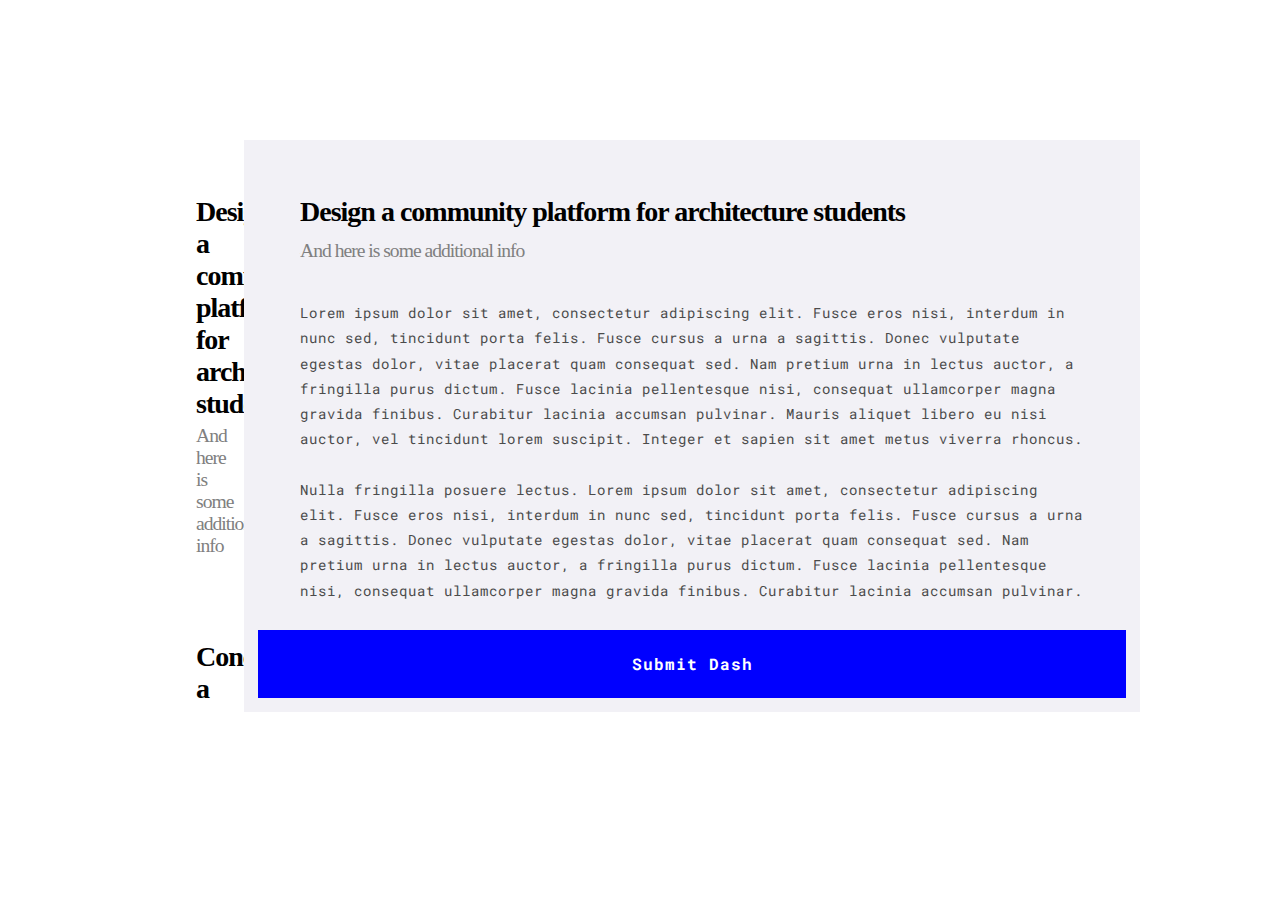
==== dash1.html @ 2f70bc0d "Update dash1.html" ====
<!DOCTYPE html>
<html>


<head>
	<meta charset="utf-8">

	<title>dashLol</title>

<link rel="stylesheet" href="landingPage.css">

<link rel="preconnect" href="https://fonts.googleapis.com">
<link rel="preconnect" href="https://fonts.gstatic.com" crossorigin>
<link href="https://fonts.googleapis.com/css2?family=Roboto+Mono&display=swap" rel="stylesheet">

</head>

<body>




<div class="dashGridContainer">

<div class="dashesListed">
<a href="dash1.html">
		<div class="leftSide">
			<h1>Design a community platform for architecture students</h1>
		<br>
			<h4>And here is some additional info</h4>
		</div>
</a>

<a href="dash2.html">
		<div class="leftSide">
			<h1>Concept a social audio app for retirees</h1>
		<br>
			<h4>And here is some additional info</h4>
		</div>
</a>

<a href="dash2.html">
		<div class="leftSide">
			<h1>Redesign the mobile browser</h1>
		<br>
			<h4>And here is some additional info</h4>
		</div>
</a>

<a href="dash2.html">
		<div class="leftSide">
			<h1>Design a dashboard for community analytics</h1>
		<br>
			<h4>And here is some additional info</h4>
		</div>
</a>

<a href="dash2.html">
		<div class="leftSide">
			<h1>Create a deck pitching a web3 strategy for a media company</h1>
		<br>
			<h4>And here is some additional info</h4>
		</div>
</a>

<a href="dash2.html">
		<div class="leftSide">
			<h1>Design a social crypto wallet</h1>
		<br>
			<h4>And here is some additional info</h4>
		</div>
</a>

</div>





<div class="dashDetailParent">
	<div class="dashDetail">
		<div class="rightSide">
			<div class="dashDetailTitle"><h1>Design a community platform for architecture students</h1></div>
		<br>
			<h4>And here is some additional info</h4>
		<br>
		<br>
			<p>Lorem ipsum dolor sit amet, consectetur adipiscing elit. Fusce eros nisi, interdum in nunc sed, tincidunt porta felis. Fusce cursus a urna a sagittis. Donec vulputate egestas dolor, vitae placerat quam consequat sed. Nam pretium urna in lectus auctor, a fringilla purus dictum. Fusce lacinia pellentesque nisi, consequat ullamcorper magna gravida finibus. Curabitur lacinia accumsan pulvinar. Mauris aliquet libero eu nisi auctor, vel tincidunt lorem suscipit. Integer et sapien sit amet metus viverra rhoncus.<br><br>
			Nulla fringilla posuere lectus. Lorem ipsum dolor sit amet, consectetur adipiscing elit. Fusce eros nisi, interdum in nunc sed, tincidunt porta felis. Fusce cursus a urna a sagittis. Donec vulputate egestas dolor, vitae placerat quam consequat sed. Nam pretium urna in lectus auctor, a fringilla purus dictum. Fusce lacinia pellentesque nisi, consequat ullamcorper magna gravida finibus. Curabitur lacinia accumsan pulvinar.<br><br>Nulla fringilla posuere lectus. Lorem ipsum dolor sit amet, consectetur adipiscing elit. Fusce eros nisi, interdum in nunc sed, tincidunt porta felis. Fusce cursus a urna a sagittis. Donec vulputate egestas dolor, vitae placerat quam consequat sed. Nam pretium urna in lectus auctor, a fringilla purus dictum. Fusce lacinia pellentesque nisi, consequat ullamcorper magna gravida finibus. Curabitur lacinia accumsan pulvinar.</p>

			<!--PROPER CTA CONTAINER THAT SCROLLS<div class="cta">
			<h3>Submit Dash</h3>
			</div>-->

		</div>
	</div>

<div class="ctaContainer">
			<div class="cta">
				<h3>Submit Dash</h3>
			</div>
		</div>

</div>


</div>
---- landingPage.css ----
body{
	/*background-color: #F2F1F6;*/
	background-color: white;
	margin: 0px;
	padding: 0px;

	font-family: 'Roboto Mono', monospace;
	letter-spacing: 1px;
	color: #4B4B4B;
	font-size: 14px;


}

a/* unvisited link */
a:link {
	text-decoration: none;
  color: white;
}

/* visited link */
a:visited {
	text-decoration: none;
  color: white;
}

/* mouse over link */
a:hover {
	text-decoration: none;
}

/* selected link */
a:active {
	text-decoration: none;
  color: white;
}

a{
	text-decoration: none;
}



p{
	margin: 0px;
	line-height: 180%;
	color: #4B4B4B;
}

h1{
	margin: 0px;
	font-family: inter;
	color: black;
	letter-spacing: -1px;
}


h3{
	color: white;
}

h4{
	margin: 0px;
	margin-top: -.7em;
	margin-bottom: 0em;
	font-family: inter;
	font-weight: normal;
	font-size: 140%;
	color: gray;
	letter-spacing: -1px;
}

hr{
	margin-top: 1em;
	margin-bottom: 0;
}



.dashGridContainer {
  display: grid;
  grid-template-columns: auto auto;
  padding: 10em;
}

.dashesListed::-webkit-scrollbar {
  display: none;
}

.dashesListed{
	overflow: scroll;
	height: 40em;
}

.leftSide{
	border-radius: .4em;
	margin: 2em;
	padding:2em;
}


.leftSide:hover{
	background-color: #F2F1F6;
}


/*.rightSide:hover{
	background-color: #F2F1F6;
}*/

.dashDetailParent{
	padding: 0em;
	margin: 0em;
}

.dashDetail::-webkit-scrollbar {
  display: none;
}

.dashDetail{
	overflow: scroll;
	height: 30em;
}

.dashDetail{
	background-color:#F2F1F6;
	width: 60em;
	padding: 2em;
	margin: em;
}

.dashDetailTitle{
	padding-top: 2em;
	padding-bottom: .5em;

	position: -webkit-sticky;
  position: sticky;
  top: -2em;

	z-index:10;
	background-color:#F2F1F6;
}

.rightSide{
	border-radius: .4em;
	margin: 0em;
	padding:2em;
	padding-top: 0em;
}

.ctaContainer{
	background-color:#F2F1F6;
	padding: 1em;
}

.cta{
	padding: 1em;
	padding-top: .5em;
	padding-bottom: .5em;
	background-color: blue;
	text-align: center;
}












.bigger{
	margin: auto;
  	width: 40em;
  	padding: 2em;
  	padding-top: 5em;
  	padding-bottom: 0em;
	background-color: white;
}






.wholeHome{
	padding-top: 7em;
	width: 40em;
	margin: auto;
	margin-left: 10em;

}


.biggerHome{
	border-radius: .4em;
	margin: auto;
  	padding: 2em;
  	padding-left: 2em;
  	padding-top: 1em;
  	padding-bottom: 1em;
}


.biggerHome:hover{
	background-color: #F2F1F6;
	padding-left: em;
}


.title{
	padding-left: 2em;
}

.subtitle{
	padding-top: 2em;
}

.grid-container {
  display: grid;
  grid-template-columns: auto auto auto;
}

.grid-item {
  /*border: 1px solid rgba(0, 0, 0, 0.8);*/
}

.bigger2{
	margin: auto;
  	width: 40em;
  	padding: 2em;
  	padding-top: 5em;
  	padding-bottom: 0em;
	background-color: white;
}

.back{

}

.backInterior{
	margin: auto;
	padding-left: 15em;
	padding-top: 25%;
	position: fixed;

}

.backInterior2{
	margin: auto;
	padding-right: 15em;
	padding-top: 25%;
	position: fixed;

}

/*.backInterior:hover{
	background-color: red;

}

.backInterior2:hover{
	background-color: red;

}*/






.pic{
	display: flex;
	justify-content: center;
	padding-top: 0;
	padding-bottom: 2em;
}

.pic img{
	width: 100%;
	height: 500px;
	object-fit: cover;

}
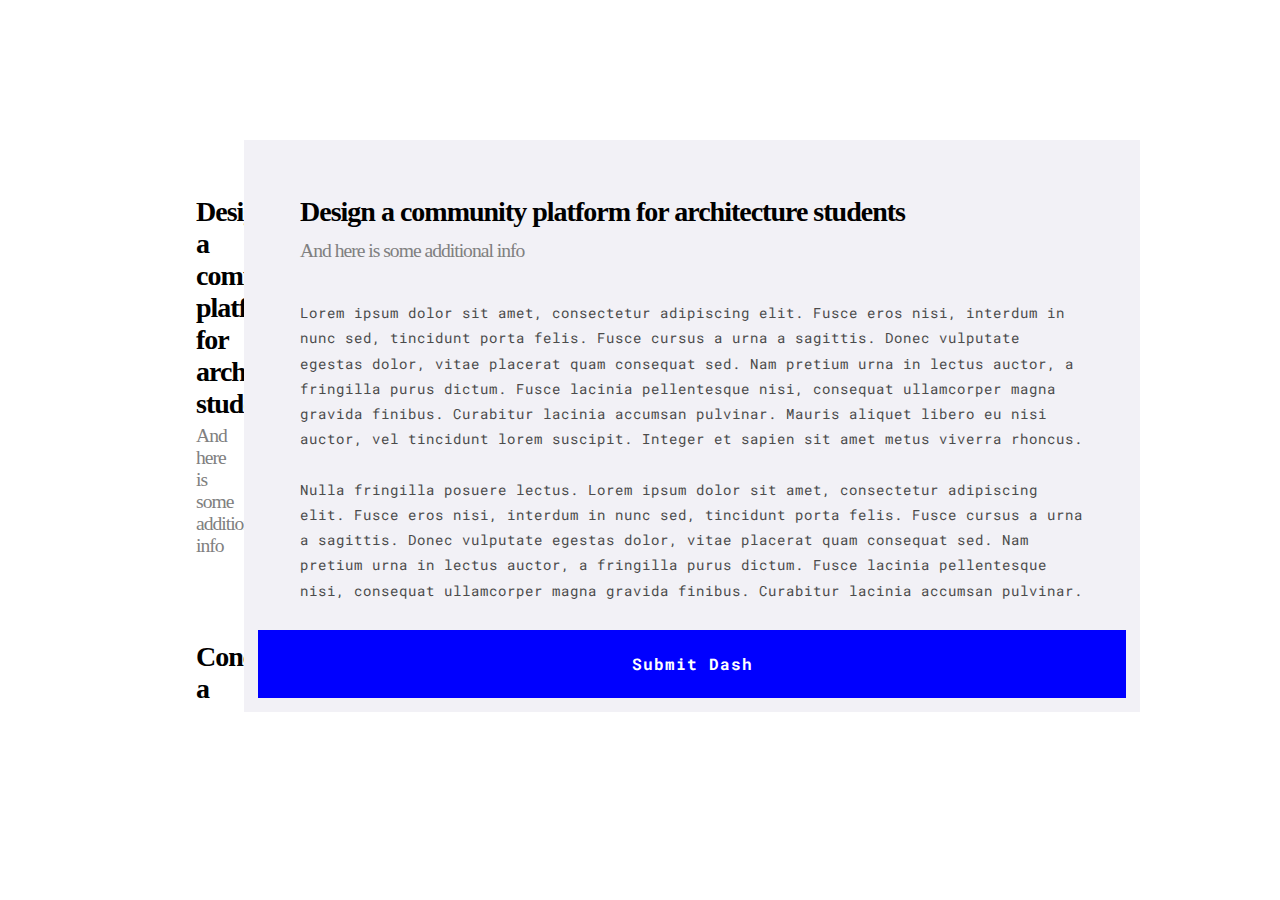
==== commit 006fb85e: "dash3" ====
--- a/dash1.html
+++ b/dash1.html
@@ -39,7 +39,7 @@
 		</div>
 </a>
 
-<a href="dash2.html">
+<a href="dash3.html">
 		<div class="leftSide">
 			<h1>Redesign the mobile browser</h1>
 		<br>
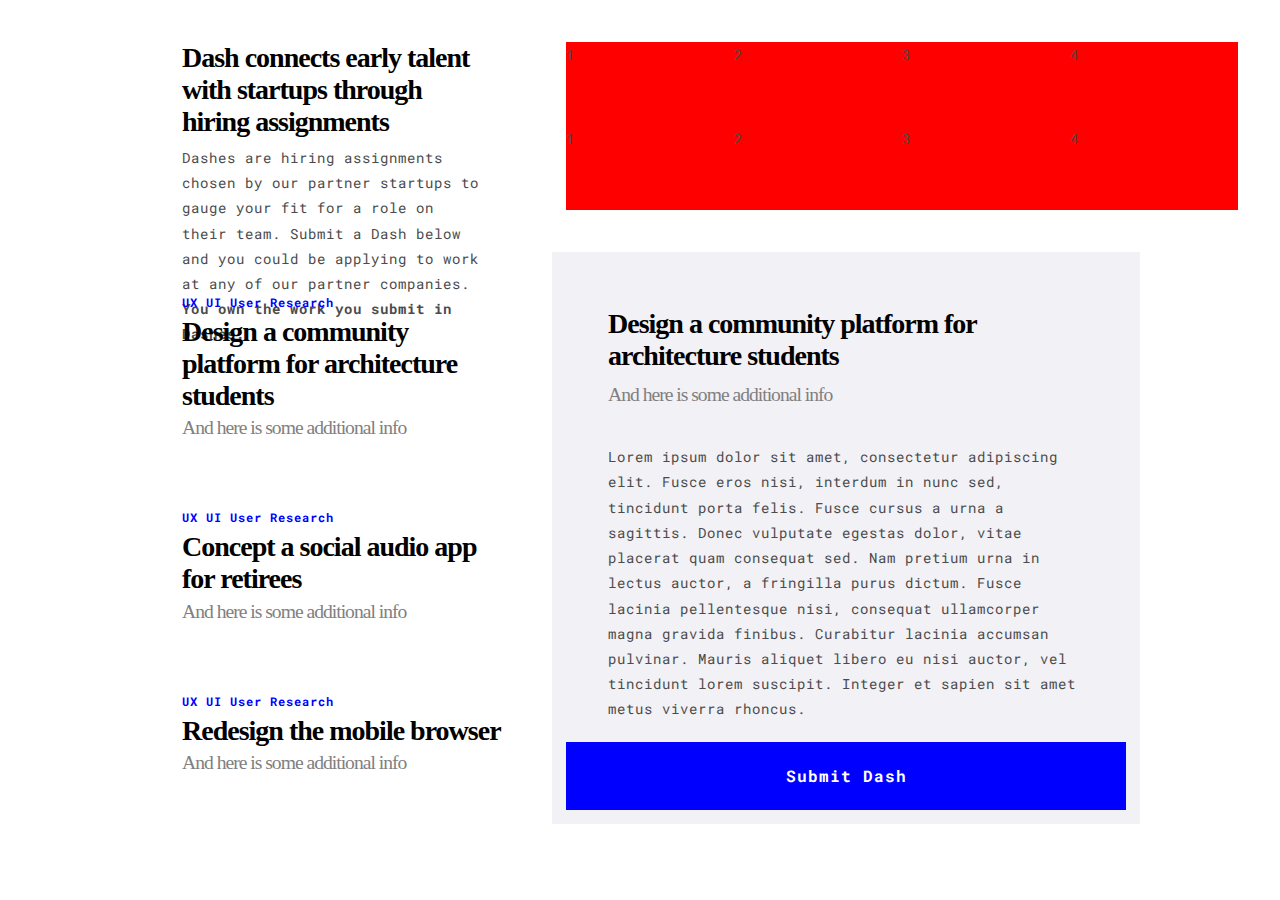
==== commit 25d0a486: "top container" ====
--- a/dash1.html
+++ b/dash1.html
@@ -17,6 +17,29 @@
 
 <body>
 
+<div class="topContainer">
+	<div class="heroParagraph">
+	<div class="headline">
+		<h1>Dash connects early talent with startups through hiring assignments</h1>
+	</div>
+		<p>Dashes are hiring assignments chosen by our partner startups to gauge your fit for a role on their team. Submit a Dash below and you could be applying to work at any of our partner companies. <strong>You own the work you submit in Dashes.</strong></p>
+	</div>
+
+	<div class="socialProof">
+		<div class="startupLogos">
+		<p>1</p>
+		<p>2</p>
+		<p>3</p>
+		<p>4</p>
+		<p>1</p>
+		<p>2</p>
+		<p>3</p>
+		<p>4</p>
+		</div>
+	</div>
+</div>
+
+
 
 
 
@@ -25,6 +48,7 @@
 <div class="dashesListed">
 <a href="dash1.html">
 		<div class="leftSide">
+		<h5>UX   UI   User Research</h5>
 			<h1>Design a community platform for architecture students</h1>
 		<br>
 			<h4>And here is some additional info</h4>
@@ -33,6 +57,7 @@
 
 <a href="dash2.html">
 		<div class="leftSide">
+		<h5>UX   UI   User Research</h5>
 			<h1>Concept a social audio app for retirees</h1>
 		<br>
 			<h4>And here is some additional info</h4>
@@ -41,6 +66,7 @@
 
 <a href="dash3.html">
 		<div class="leftSide">
+		<h5>UX   UI   User Research</h5>
 			<h1>Redesign the mobile browser</h1>
 		<br>
 			<h4>And here is some additional info</h4>
@@ -49,6 +75,7 @@
 
 <a href="dash2.html">
 		<div class="leftSide">
+		<h5>UX   UI   User Research</h5>
 			<h1>Design a dashboard for community analytics</h1>
 		<br>
 			<h4>And here is some additional info</h4>
@@ -57,6 +84,7 @@
 
 <a href="dash2.html">
 		<div class="leftSide">
+		<h5>UX   UI   User Research</h5>
 			<h1>Create a deck pitching a web3 strategy for a media company</h1>
 		<br>
 			<h4>And here is some additional info</h4>
@@ -65,6 +93,7 @@
 
 <a href="dash2.html">
 		<div class="leftSide">
+		<h5>UX   UI   User Research</h5>
 			<h1>Design a social crypto wallet</h1>
 		<br>
 			<h4>And here is some additional info</h4>
--- a/landingPage.css
+++ b/landingPage.css
@@ -70,17 +70,54 @@
 	letter-spacing: -1px;
 }
 
+h5{
+	font-size: 12px;
+	color: blue;
+	margin: 0px;
+	margin-bottom: .5em;
+}
+
 hr{
 	margin-top: 1em;
 	margin-bottom: 0;
 }
 
+.topContainer{
+	display: grid;
+	grid-template-columns: auto auto;
+	width: 100%;
+	height: 16em;
+	/*background-color:#F2F1F6;*/
+}
+
+.heroParagraph{
+	margin: 3em;
+	margin-left: 13em;
+}
+
+.headline{
+	padding-bottom: .5em;
+}
+
+.socialProof{
+	margin: 3em;
+}
+
+.startupLogos{
+	display: grid;
+	grid-template-columns: 12em 12em 12em 12em;
+	background-color: red;
+	outline-color: black;
+	height: 12em;
+}
 
 
 .dashGridContainer {
   display: grid;
   grid-template-columns: auto auto;
   padding: 10em;
+  padding-top: 2em;
+  padding-bottom: 1em;
 }
 
 .dashesListed::-webkit-scrollbar {
@@ -94,7 +131,7 @@
 
 .leftSide{
 	border-radius: .4em;
-	margin: 2em;
+	margin: 1em;
 	padding:2em;
 }
 
@@ -111,6 +148,7 @@
 .dashDetailParent{
 	padding: 0em;
 	margin: 0em;
+
 }
 
 .dashDetail::-webkit-scrollbar {
@@ -162,7 +200,27 @@
 }
 
 
-
+/*1512*/
+
+@media only screen and (max-width: 1550px) {
+	.dashDetail{
+		width: 38em;
+	}
+}
+
+@media only screen and (max-width: 1500px) {
+	.dashDetail{
+		width: 38em;
+	}
+}
+
+@media only screen and (max-width: 1200px) {
+	.dashDetail{
+		width: 30em;
+	}
+}
+
+}
 
 
 
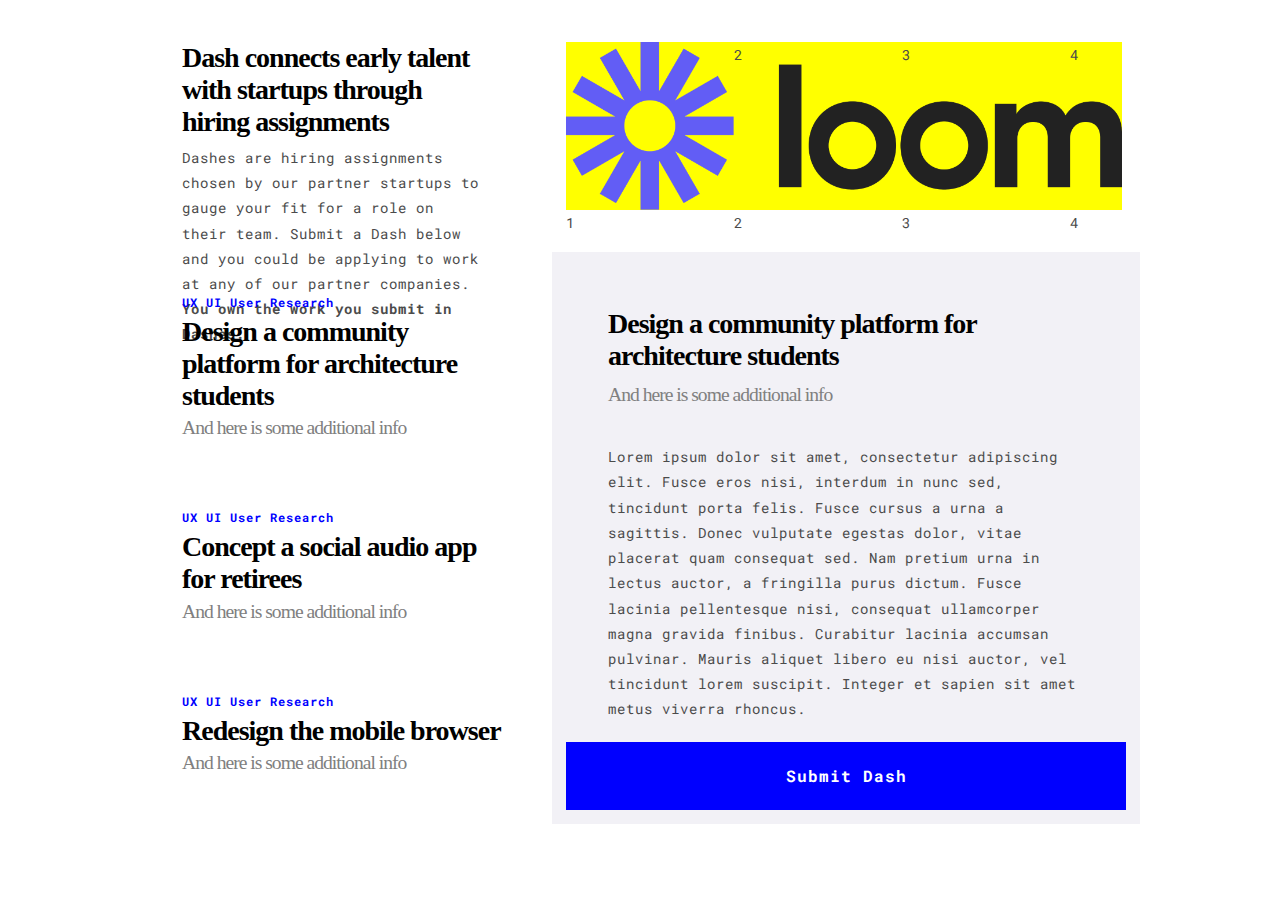
==== commit ba67554d: "lil" ====
--- a/dash1.html
+++ b/dash1.html
@@ -27,7 +27,9 @@
 
 	<div class="socialProof">
 		<div class="startupLogos">
-		<p>1</p>
+			<div class="startupLogosImage">
+				<img src="images/loom.png">
+			</div>
 		<p>2</p>
 		<p>3</p>
 		<p>4</p>
--- a/landingPage.css
+++ b/landingPage.css
@@ -106,10 +106,20 @@
 .startupLogos{
 	display: grid;
 	grid-template-columns: 12em 12em 12em 12em;
-	background-color: red;
+	height: 12em;
+	padding: 0px;
+}
+
+.startupLogosImage img{
+	display: grid;
+	grid-template-columns: 12em 12em 12em 12em;
+	background-color: yellow;
 	outline-color: black;
 	height: 12em;
-}
+	padding: 0px;
+	object-fit: contain;
+}
+
 
 
 .dashGridContainer {
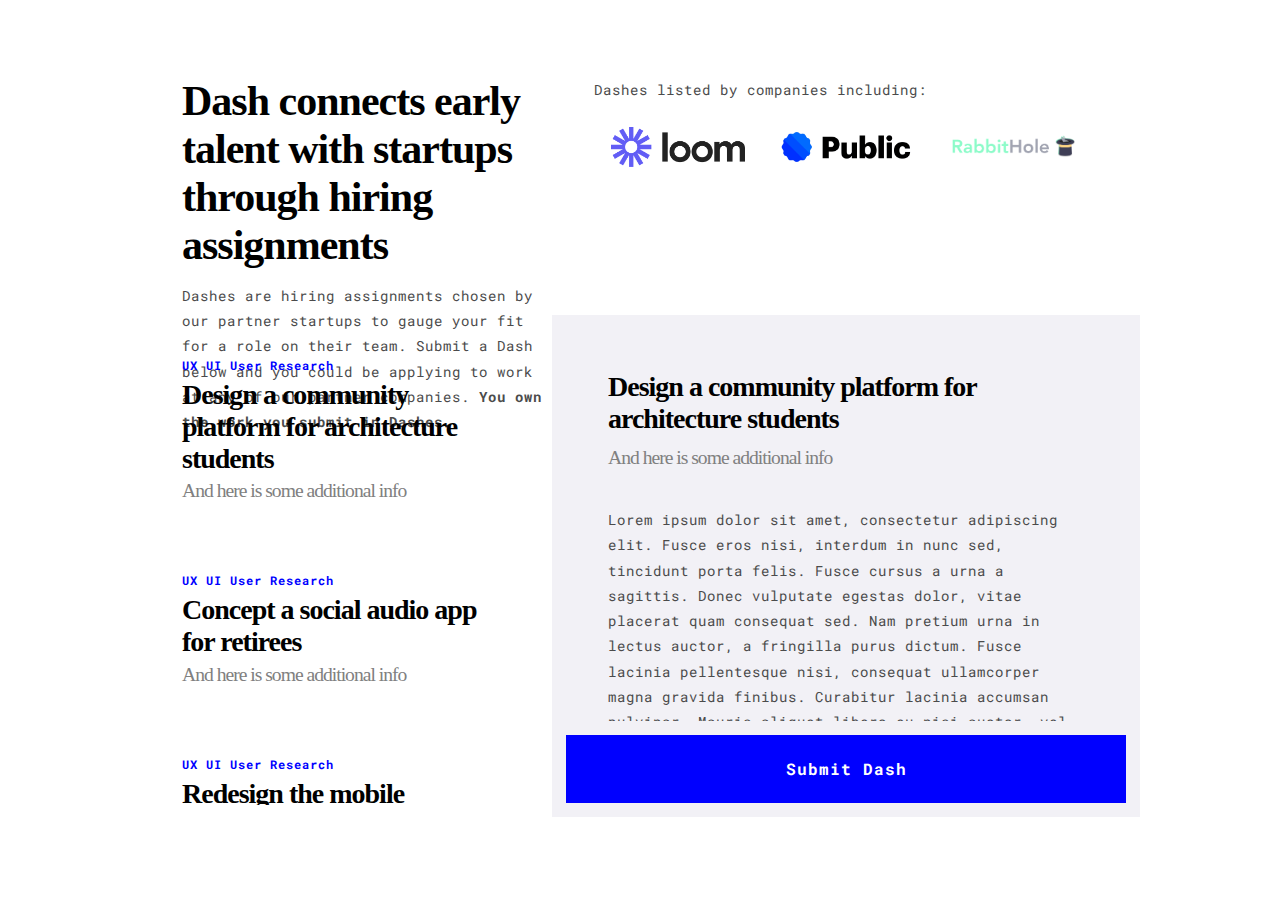
==== commit 3b9a3602: "top container 1.0 done" ====
--- a/dash1.html
+++ b/dash1.html
@@ -20,27 +20,34 @@
 <div class="topContainer">
 	<div class="heroParagraph">
 	<div class="headline">
-		<h1>Dash connects early talent with startups through hiring assignments</h1>
+		<h6>Dash connects early talent with startups through hiring assignments</h6>
 	</div>
 		<p>Dashes are hiring assignments chosen by our partner startups to gauge your fit for a role on their team. Submit a Dash below and you could be applying to work at any of our partner companies. <strong>You own the work you submit in Dashes.</strong></p>
 	</div>
 
-	<div class="socialProof">
-		<div class="startupLogos">
-			<div class="startupLogosImage">
-				<img src="images/loom.png">
+	<!--<div class="socialProof">-->
+
+<div class="socialProofContainer">
+
+	<div class="socialProofText">
+		<p>Dashes listed by companies including:</p>
+	</div>
+			<div class="startupLogosContainer">
+				<div class="startupLogos">
+					<img src="images/loom.png">
+				</div>
+
+				<div class="startupLogos">
+					<img src="images/public.png">
+				</div>
+
+				<div class="startupLogos">
+					<img src="images/rabbithole.png">
+				</div>
+
 			</div>
-		<p>2</p>
-		<p>3</p>
-		<p>4</p>
-		<p>1</p>
-		<p>2</p>
-		<p>3</p>
-		<p>4</p>
 		</div>
-	</div>
 </div>
-
 
 
 
@@ -135,4 +142,5 @@
 </div>
 
 
-</div>+</div>
+</body>--- a/landingPage.css
+++ b/landingPage.css
@@ -77,6 +77,14 @@
 	margin-bottom: .5em;
 }
 
+h6{
+	margin: 0px;
+	font-family: inter;
+	color: black;
+	letter-spacing: -1px;
+	font-size: 42px;
+}
+
 hr{
 	margin-top: 1em;
 	margin-bottom: 0;
@@ -87,6 +95,7 @@
 	grid-template-columns: auto auto;
 	width: 100%;
 	height: 16em;
+	padding-top: 2.5em;
 	/*background-color:#F2F1F6;*/
 }
 
@@ -96,37 +105,64 @@
 }
 
 .headline{
-	padding-bottom: .5em;
+	padding-bottom: 1em;
 }
 
 .socialProof{
 	margin: 3em;
 }
 
-.startupLogos{
+.socialProofText{
+	padding-top: 3em;
+	position: absolute;
+}
+
+.startupLogosContainer{
 	display: grid;
-	grid-template-columns: 12em 12em 12em 12em;
+	grid-template-columns: 12em 12em 12em;
 	height: 12em;
 	padding: 0px;
-}
-
-.startupLogosImage img{
-	display: grid;
-	grid-template-columns: 12em 12em 12em 12em;
-	background-color: yellow;
-	outline-color: black;
-	height: 12em;
-	padding: 0px;
+	margin-right: 13em;
+	margin-top: 2em;
+}
+
+.startupLogos {
+	display: flex;
+  margin-left: auto;
+  margin-right: auto;
+ 	padding-top: auto;
+  width: 80%;
+  justify-content: center;
+
+	/*width:12em;
 	object-fit: contain;
+	padding: auto;
+	margin: auto;*/
+}
+
+.startupLogos img{
+	display: flex;
+	margin: auto;
+  margin-left: 0px;
+  margin-right: 0px;
+ 	padding-top: auto;
+  width: 100%;
+  align-content: center;
+
+	/*width:12em;
+	object-fit: contain;
+	padding: auto;
+	margin: auto;*/
 }
 
 
 
 .dashGridContainer {
   display: grid;
+  grid-gap: 2em;
   grid-template-columns: auto auto;
   padding: 10em;
-  padding-top: 2em;
+  padding-top: 4em;
   padding-bottom: 1em;
 }
 
@@ -136,7 +172,7 @@
 
 .dashesListed{
 	overflow: scroll;
-	height: 40em;
+	height: 35em;
 }
 
 .leftSide{
@@ -167,14 +203,14 @@
 
 .dashDetail{
 	overflow: scroll;
-	height: 30em;
+	height: 25em;
 }
 
 .dashDetail{
 	background-color:#F2F1F6;
-	width: 60em;
+	width: 55em;
 	padding: 2em;
-	margin: em;
+	margin: 0em;
 }
 
 .dashDetailTitle{
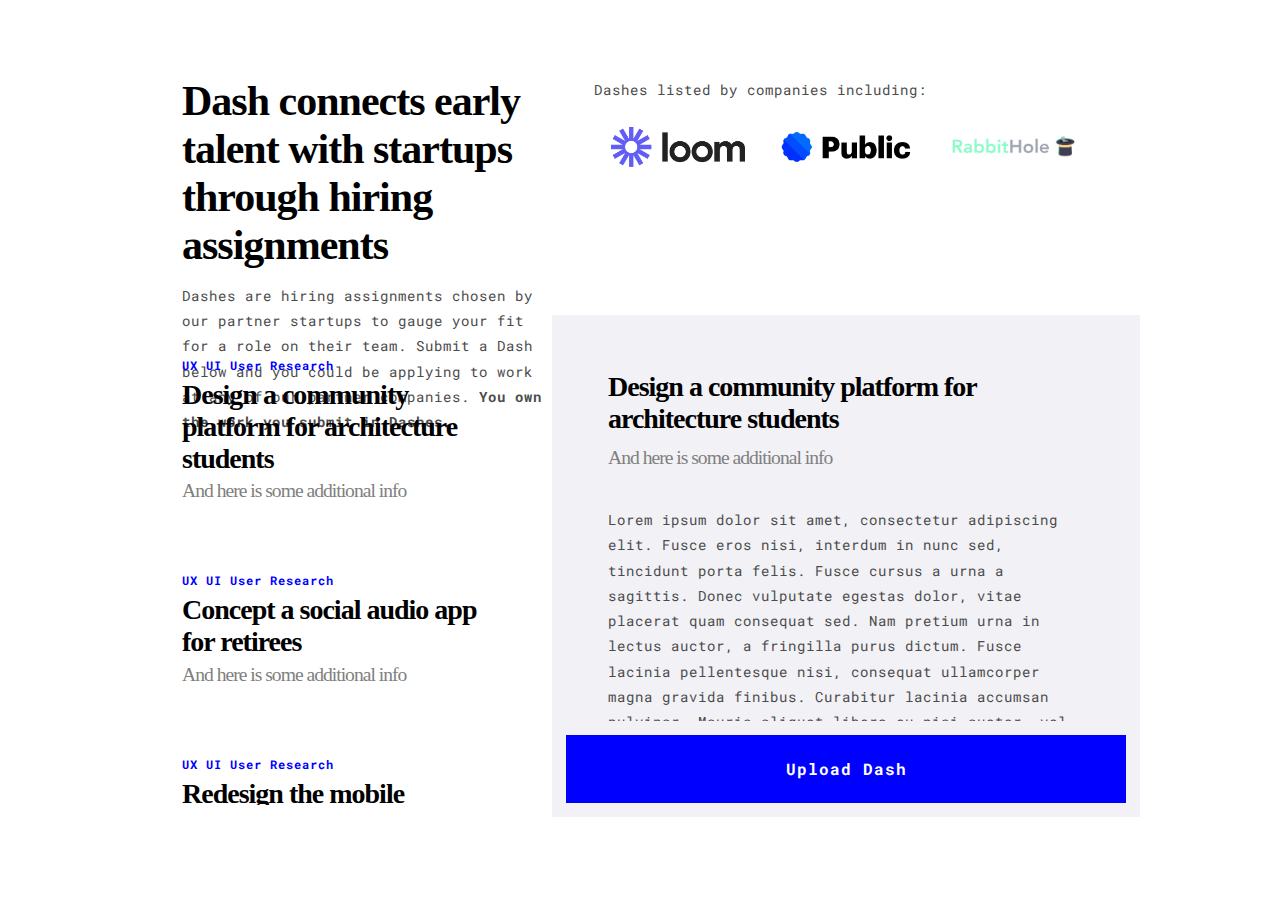
==== commit 23b417fb: "lil" ====
--- a/dash1.html
+++ b/dash1.html
@@ -5,7 +5,7 @@
 <head>
 	<meta charset="utf-8">
 
-	<title>dashLol</title>
+	<title>Dash Rough</title>
 
 <link rel="stylesheet" href="landingPage.css">
 
@@ -135,7 +135,7 @@
 
 <div class="ctaContainer">
 			<div class="cta">
-				<h3>Submit Dash</h3>
+				<h3>Upload Dash</h3>
 			</div>
 		</div>
 
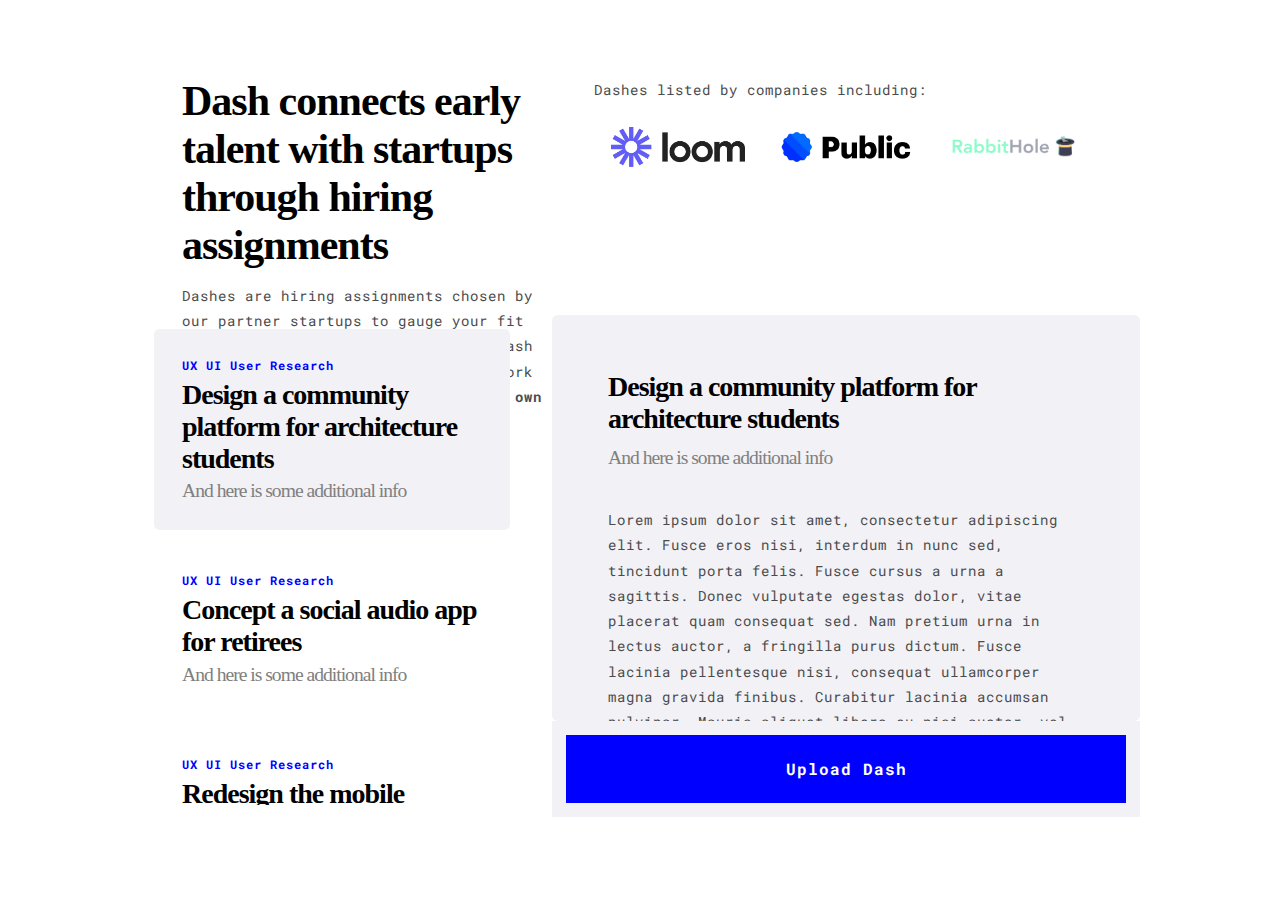
==== commit b1508f36: "highlight left side dash selected" ====
--- a/dash1.html
+++ b/dash1.html
@@ -55,13 +55,15 @@
 <div class="dashGridContainer">
 
 <div class="dashesListed">
+
 <a href="dash1.html">
-		<div class="leftSide">
+		<div class="leftSideSelected">
 		<h5>UX   UI   User Research</h5>
 			<h1>Design a community platform for architecture students</h1>
 		<br>
 			<h4>And here is some additional info</h4>
 		</div>
+
 </a>
 
 <a href="dash2.html">
@@ -134,6 +136,13 @@
 	</div>
 
 <div class="ctaContainer">
+	
+
+	<!--CSS DEFAULT FILE UPLOAD<form action="/action_page.php">
+  		<input type="file" id="myFile" name="filename">
+  		<input type="submit">
+	</form>-->
+
 			<div class="cta">
 				<h3>Upload Dash</h3>
 			</div>
--- a/landingPage.css
+++ b/landingPage.css
@@ -181,15 +181,26 @@
 	padding:2em;
 }
 
+.leftSideSelected{
+	background-color: #F2F1F6;
+	border-radius: .4em;
+	/*border-style: solid;
+	border-color: blue;
+	border-width: 2px;*/
+	margin: 1em;
+	padding:2em;
+}
+
+.leftSideSelected:hover{
+	background-color: #F2F1F6;
+}
+
 
 .leftSide:hover{
 	background-color: #F2F1F6;
 }
 
 
-/*.rightSide:hover{
-	background-color: #F2F1F6;
-}*/
 
 .dashDetailParent{
 	padding: 0em;
@@ -208,6 +219,7 @@
 
 .dashDetail{
 	background-color:#F2F1F6;
+	border-radius: .4em;
 	width: 55em;
 	padding: 2em;
 	margin: 0em;
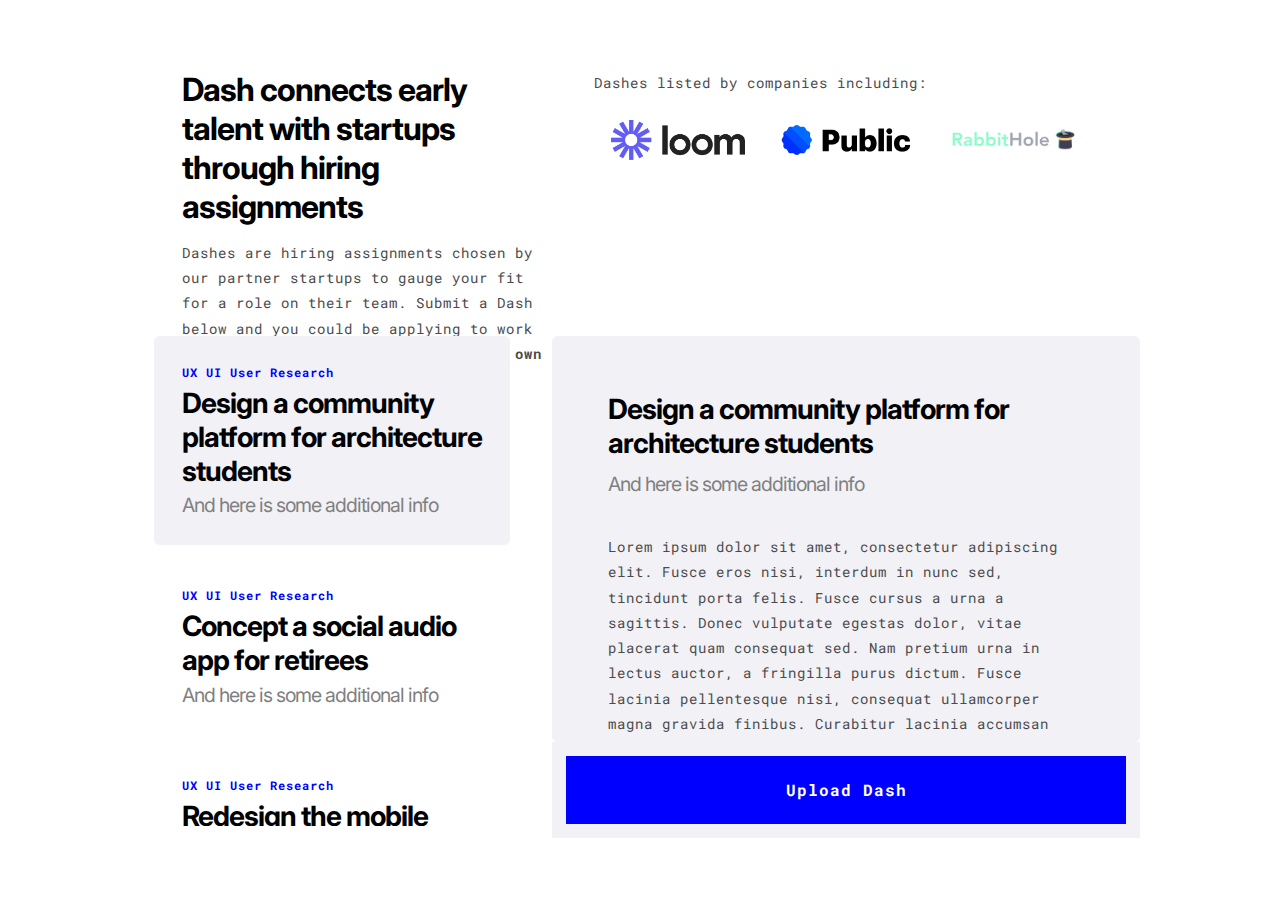
==== commit 6f133e56: "Proper Inter" ====
--- a/dash1.html
+++ b/dash1.html
@@ -11,7 +11,7 @@
 
 <link rel="preconnect" href="https://fonts.googleapis.com">
 <link rel="preconnect" href="https://fonts.gstatic.com" crossorigin>
-<link href="https://fonts.googleapis.com/css2?family=Roboto+Mono&display=swap" rel="stylesheet">
+<link href="https://fonts.googleapis.com/css2?family=Inter:wght@400;700&family=Roboto+Mono&display=swap" rel="stylesheet">
 
 </head>
 
--- a/landingPage.css
+++ b/landingPage.css
@@ -50,6 +50,7 @@
 h1{
 	margin: 0px;
 	font-family: inter;
+	font-weight: 700;
 	color: black;
 	letter-spacing: -1px;
 }
@@ -178,6 +179,7 @@
 .leftSide{
 	border-radius: .4em;
 	margin: 1em;
+	margin-top: 0em;
 	padding:2em;
 }
 
@@ -188,6 +190,7 @@
 	border-color: blue;
 	border-width: 2px;*/
 	margin: 1em;
+	margin-top: 0em;
 	padding:2em;
 }
 
@@ -260,11 +263,69 @@
 
 /*1512*/
 
-@media only screen and (max-width: 1550px) {
+@media only screen and (max-width: 1650px) {
+
+	.topContainer{
+	display: grid;
+	grid-template-columns: auto auto;
+	width: 100%;
+	padding-top: 4em;
+	padding-bottom: 0em;
+	/*background-color:#F2F1F6;*/
+}
+
+h6{
+	font-size: 34px;
+}
+
 	.dashDetail{
-		width: 38em;
+		width: 43em;
 	}
-}
+
+.dashGridContainer {
+  display: grid;
+  grid-gap: 2em;
+  grid-template-columns: auto auto;
+  padding: 10em;
+  padding-top: 4em;
+  padding-bottom: 1em;
+}
+
+}
+
+@media only screen and (max-width: 1500px) {
+
+	.topContainer{
+	display: grid;
+	grid-template-columns: auto auto;
+	width: 100%;
+	height: 18em;
+	padding-top: 2em;
+	padding-bottom: 0em;
+	/*background-color:#F2F1F6;*/
+}
+
+h6{
+	font-size: 32px;
+}
+
+	.dashDetail{
+		width: 50em;
+	}
+
+.dashGridContainer {
+  display: grid;
+  grid-gap: 2em;
+  grid-template-columns: auto auto;
+  padding: 10em;
+  padding-top: 4em;
+  padding-bottom: 1em;
+}
+
+}
+
+
+
 
 @media only screen and (max-width: 1500px) {
 	.dashDetail{
